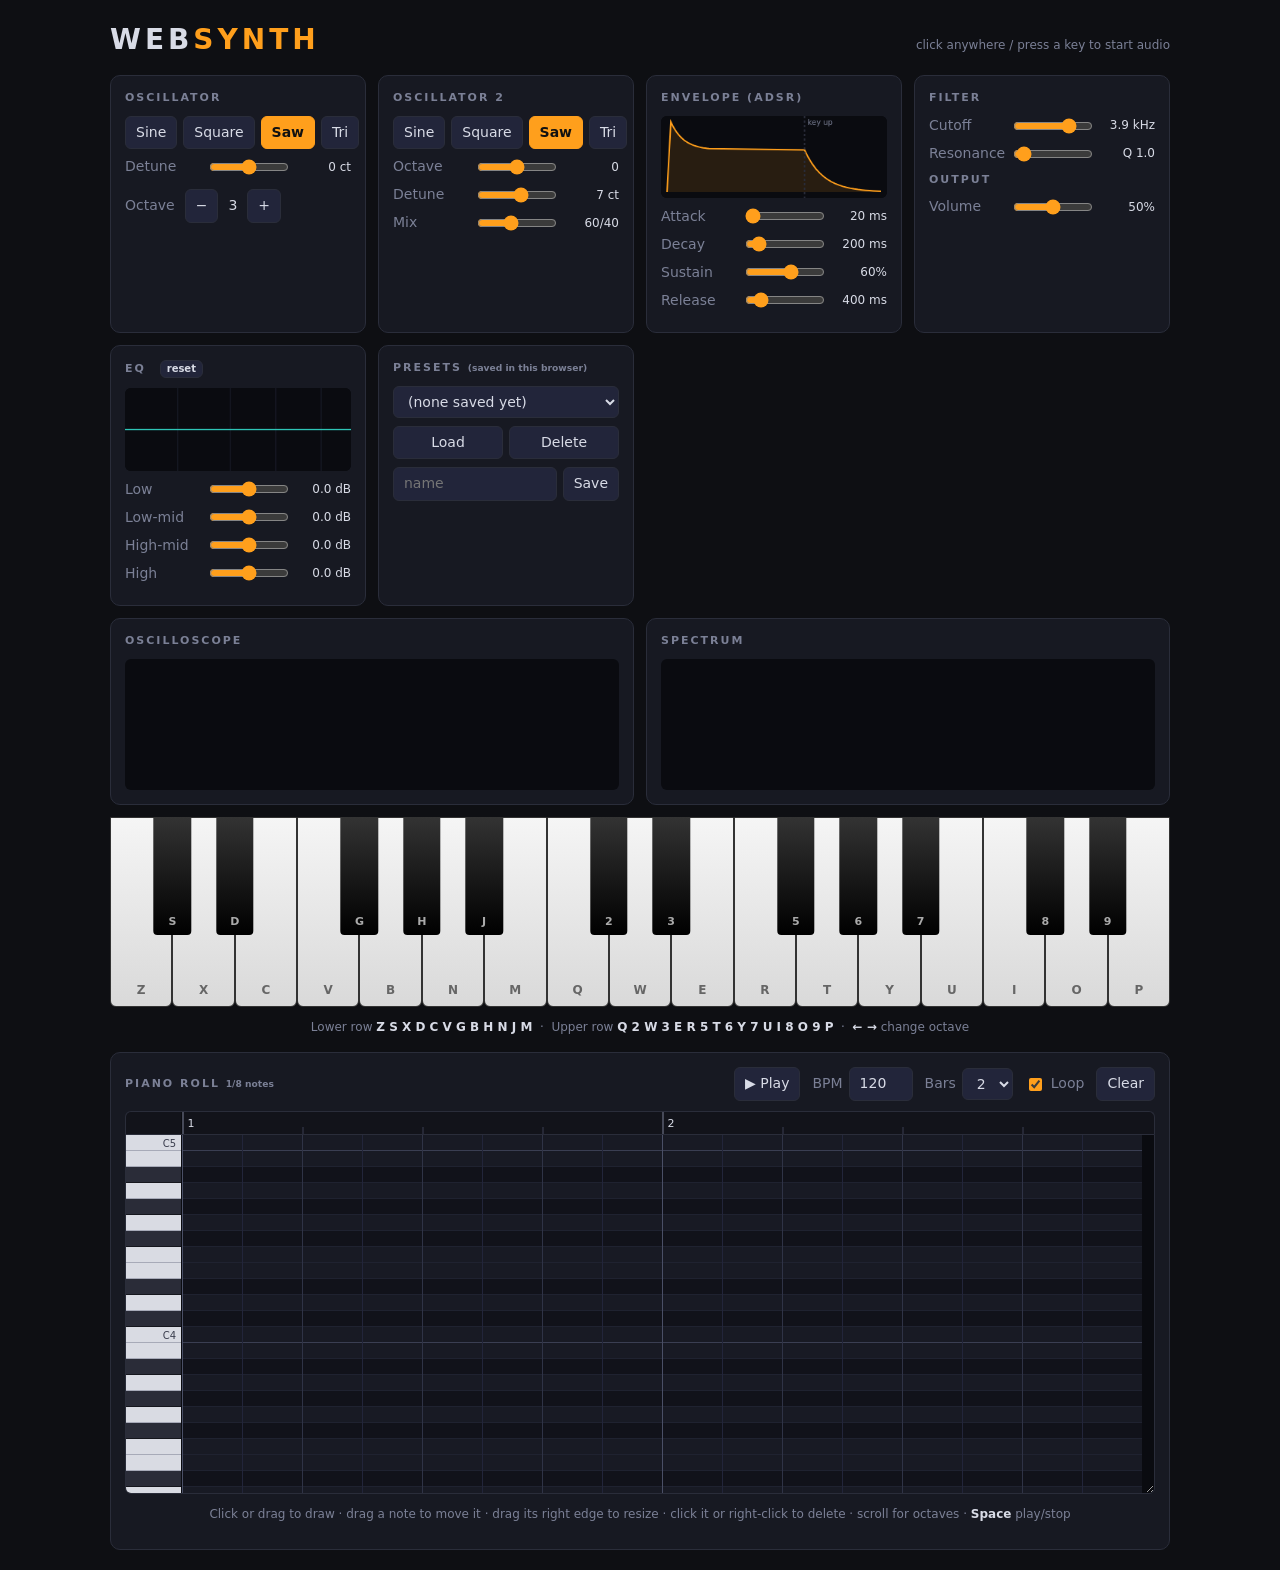
==== index.html @ bae14cae "reorg" ====
<!doctype html>
<html lang="en">
<head>
  <meta charset="utf-8">
  <meta name="viewport" content="width=device-width, initial-scale=1">
  <title>Web Synth</title>
  <link rel="stylesheet" href="style.css">
</head>
<body>
  <header>
    <h1>WEB<span>SYNTH</span></h1>
    <div class="status" id="status">click anywhere / press a key to start audio</div>
  </header>

  <main>
    <section class="panel">
      <h2>Oscillator</h2>
      <div class="waves" id="waves1">
        <button data-wave="sine">Sine</button>
        <button data-wave="square">Square</button>
        <button data-wave="sawtooth" class="active">Saw</button>
        <button data-wave="triangle">Tri</button>
      </div>
      <label>Detune <input type="range" id="detune" min="-50" max="50" step="1" value="0"><output></output></label>
      <div class="octave">
        Octave
        <button id="oct-down">−</button>
        <span id="oct-val">3</span>
        <button id="oct-up">+</button>
      </div>
    </section>

    <section class="panel">
      <h2>Oscillator 2</h2>
      <div class="waves" id="waves2">
        <button data-wave="sine">Sine</button>
        <button data-wave="square">Square</button>
        <button data-wave="sawtooth" class="active">Saw</button>
        <button data-wave="triangle">Tri</button>
      </div>
      <label>Octave <input type="range" id="oct2" min="-2" max="2" step="1" value="0"><output></output></label>
      <label>Detune <input type="range" id="detune2" min="-50" max="50" step="1" value="7"><output></output></label>
      <label>Mix <input type="range" id="mix" min="0" max="1" step="0.01" value="0.4"><output></output></label>
    </section>

    <section class="panel">
      <h2>Envelope (ADSR)</h2>
      <canvas id="env" width="300" height="110"></canvas>
      <label>Attack  <input type="range" id="attack"  min="0.005" max="2" step="0.005" value="0.02"><output></output></label>
      <label>Decay   <input type="range" id="decay"   min="0.005" max="2" step="0.005" value="0.2"><output></output></label>
      <label>Sustain <input type="range" id="sustain" min="0" max="1" step="0.01" value="0.6"><output></output></label>
      <label>Release <input type="range" id="release" min="0.01" max="3" step="0.01" value="0.4"><output></output></label>
    </section>

    <section class="panel">
      <h2>Filter</h2>
      <label>Cutoff <input type="range" id="cutoff" min="0" max="1" step="0.001" value="0.75"><output></output></label>
      <label>Resonance <input type="range" id="resonance" min="0.1" max="20" step="0.1" value="1"><output></output></label>
      <h2>Output</h2>
      <label>Volume <input type="range" id="volume" min="0" max="1" step="0.01" value="0.5"><output></output></label>
    </section>

    <section class="panel">
      <h2>EQ <button id="eq-reset" class="mini">reset</button></h2>
      <canvas id="eqcurve" width="300" height="110"></canvas>
      <label>Low <input type="range" id="eq1" min="-12" max="12" step="0.5" value="0"><output></output></label>
      <label>Low-mid <input type="range" id="eq2" min="-12" max="12" step="0.5" value="0"><output></output></label>
      <label>High-mid <input type="range" id="eq3" min="-12" max="12" step="0.5" value="0"><output></output></label>
      <label>High <input type="range" id="eq4" min="-12" max="12" step="0.5" value="0"><output></output></label>
    </section>

    <section class="panel presets">
      <h2>Presets <small id="preset-where"></small></h2>
      <select id="preset-list"></select>
      <div class="row">
        <button id="preset-load">Load</button>
        <button id="preset-del">Delete</button>
      </div>
      <div class="row">
        <input type="text" id="preset-name" placeholder="name" maxlength="40">
        <button id="preset-save">Save</button>
      </div>
    </section>
  </main>

  <section class="visuals">
    <div class="vis"><h2>Oscilloscope</h2><canvas id="scope" width="600" height="160"></canvas></div>
    <div class="vis"><h2>Spectrum</h2><canvas id="spectrum" width="600" height="160"></canvas></div>
  </section>

  <section class="keyboard-wrap">
    <div id="keyboard"></div>
    <p class="hint">
      Lower row <b>Z S X D C V G B H N J M</b> &nbsp;·&nbsp;
      Upper row <b>Q 2 W 3 E R 5 T 6 Y 7 U I 8 O 9 P</b> &nbsp;·&nbsp;
      <b>← →</b> change octave
    </p>
  </section>

  <section class="roll-wrap">
    <div class="roll-head">
      <h2>Piano Roll <small>1/8 notes</small></h2>
      <div class="roll-ctl">
        <button id="roll-play" class="play">▶ Play</button>
        <label>BPM <input type="number" id="roll-bpm" min="40" max="240" step="1" value="120"></label>
        <label>Bars
          <select id="roll-bars">
            <option value="1">1</option>
            <option value="2" selected>2</option>
            <option value="4">4</option>
            <option value="8">8</option>
          </select>
        </label>
        <label><input type="checkbox" id="roll-loop" checked> Loop</label>
        <button id="roll-clear">Clear</button>
      </div>
    </div>
    <div class="roll-rulerrow">
      <div class="roll-corner"></div>
      <div class="roll-rulerclip"><canvas id="roll-ruler"></canvas></div>
    </div>
    <div id="roll-scroll" class="roll-scroll">
      <div class="roll-inner">
        <canvas id="roll-keys"></canvas>
        <div class="roll-gridwrap">
          <canvas id="roll-grid"></canvas>
          <div id="roll-playhead" class="roll-playhead"></div>
        </div>
      </div>
    </div>
    <p class="hint">
      Click or drag to draw · drag a note to move it · drag its right edge to resize ·
      click it or right-click to delete · scroll for octaves · <b>Space</b> play/stop
    </p>
  </section>

  <script src="synth.js"></script>
  <script src="pianoroll.js"></script>
</body>
</html>
---- style.css ----
:root {
  --bg: #0e0f13;
  --panel: #171922;
  --line: #2a2d3a;
  --text: #d8dbe6;
  --dim: #7b8096;
  --accent: #ff9f1c;
  --accent2: #2ec4b6;
}
* { box-sizing: border-box; }
body {
  margin: 0; padding: 20px;
  background: var(--bg); color: var(--text);
  font: 14px/1.4 system-ui, sans-serif;
  max-width: 1100px; margin-inline: auto;
}
header { display: flex; justify-content: space-between; align-items: baseline; margin-bottom: 16px; }
h1 { margin: 0; letter-spacing: 4px; font-weight: 800; }
h1 span { color: var(--accent); }
h2 { margin: 0 0 10px; font-size: 11px; text-transform: uppercase; letter-spacing: 2px; color: var(--dim); }
h2 small { text-transform: none; letter-spacing: 0; }
.status { color: var(--dim); font-size: 12px; }

main { display: grid; grid-template-columns: repeat(auto-fit, minmax(240px, 1fr)); gap: 12px; }
.panel, .vis { background: var(--panel); border: 1px solid var(--line); border-radius: 10px; padding: 14px; }

button.mini { padding: 1px 6px; font-size: 10px; margin-left: 8px; text-transform: none; letter-spacing: 0; vertical-align: middle; }
label { display: grid; grid-template-columns: 74px 1fr 56px; gap: 8px; align-items: center; margin: 8px 0; color: var(--dim); }
output { text-align: right; font-variant-numeric: tabular-nums; color: var(--text); font-size: 12px; }
input[type=range] { width: 100%; accent-color: var(--accent); }

button, select, input[type=text], input[type=number] {
  background: #22253a; color: var(--text); border: 1px solid var(--line);
  border-radius: 6px; padding: 6px 10px; font: inherit; cursor: pointer;
}
button:hover { border-color: var(--accent); }
button.active { background: var(--accent); color: #111; border-color: var(--accent); font-weight: 600; }
.waves { display: flex; gap: 6px; margin-bottom: 8px; }
.octave { display: flex; gap: 10px; align-items: center; margin-top: 12px; color: var(--dim); }
#oct-val { color: var(--text); min-width: 1ch; text-align: center; }
.presets select, .presets input { width: 100%; }
.row { display: flex; gap: 6px; margin-top: 8px; }
.row button { flex: 1; }

canvas { width: 100%; height: auto; display: block; background: #0a0b10; border-radius: 6px; }

.visuals { display: grid; grid-template-columns: 1fr 1fr; gap: 12px; margin: 12px 0; }
@media (max-width: 700px) { .visuals { grid-template-columns: 1fr; } }

.keyboard-wrap { margin-top: 12px; }
#keyboard { position: relative; height: 190px; display: flex; user-select: none; touch-action: none; }
.key.white {
  flex: 1; background: linear-gradient(#f5f5f5, #d9d9d9); border: 1px solid #333;
  border-radius: 0 0 6px 6px; position: relative; display: flex; align-items: flex-end;
  justify-content: center; padding-bottom: 8px; color: #666; font-size: 12px; font-weight: 600;
}
.key.black {
  position: absolute; top: 0; height: 62%; background: linear-gradient(#333, #000);
  border-radius: 0 0 4px 4px; transform: translateX(-50%); z-index: 2;
  display: flex; align-items: flex-end; justify-content: center; padding-bottom: 6px;
  color: #aaa; font-size: 11px; font-weight: 600;
}
.key.white.down { background: linear-gradient(var(--accent), #ffbf69); color: #111; }
.key.black.down { background: linear-gradient(var(--accent2), #1b8a80); color: #111; }
.hint { color: var(--dim); font-size: 12px; text-align: center; }
.hint b { color: var(--text); }

/* ---------- Piano roll ---------- */
.roll-wrap { margin-top: 16px; background: var(--panel); border: 1px solid var(--line); border-radius: 10px; padding: 14px; }
.roll-head { display: flex; flex-wrap: wrap; gap: 12px; justify-content: space-between; align-items: center; margin-bottom: 10px; }
.roll-head h2 { margin: 0; }
.roll-ctl { display: flex; flex-wrap: wrap; gap: 12px; align-items: center; color: var(--dim); }
.roll-ctl label { display: flex; grid-template-columns: none; align-items: center; gap: 6px; margin: 0; }
.roll-ctl input[type=number] { width: 64px; }
.roll-ctl input[type=checkbox] { accent-color: var(--accent); }
button.play.on { background: var(--accent2); color: #111; border-color: var(--accent2); font-weight: 600; }

.roll-rulerrow { display: flex; background: #12131a; border: 1px solid var(--line); border-bottom: 0; border-radius: 6px 6px 0 0; overflow: hidden; }
.roll-corner { width: 56px; flex: none; border-right: 1px solid #0a0b10; }
.roll-rulerclip { flex: 1; overflow: hidden; }
.roll-wrap canvas { width: auto; height: auto; border-radius: 0; background: none; }   /* undo the global responsive-canvas rule */
#roll-ruler { display: block; }

.roll-scroll { height: 360px; min-height: 140px; max-height: 85vh; overflow: auto; resize: vertical;
  border: 1px solid var(--line); border-radius: 0 0 6px 6px; background: #0a0b10; }
.roll-inner { display: flex; width: max-content; }
#roll-keys { position: sticky; left: 0; z-index: 3; flex: none; }
.roll-gridwrap { position: relative; flex: none; }
#roll-grid { cursor: crosshair; touch-action: none; }
.roll-playhead { position: absolute; top: 0; bottom: 0; left: 0; width: 2px; background: #fff; opacity: .85;
  pointer-events: none; display: none; box-shadow: 0 0 6px rgba(255,255,255,.6); }
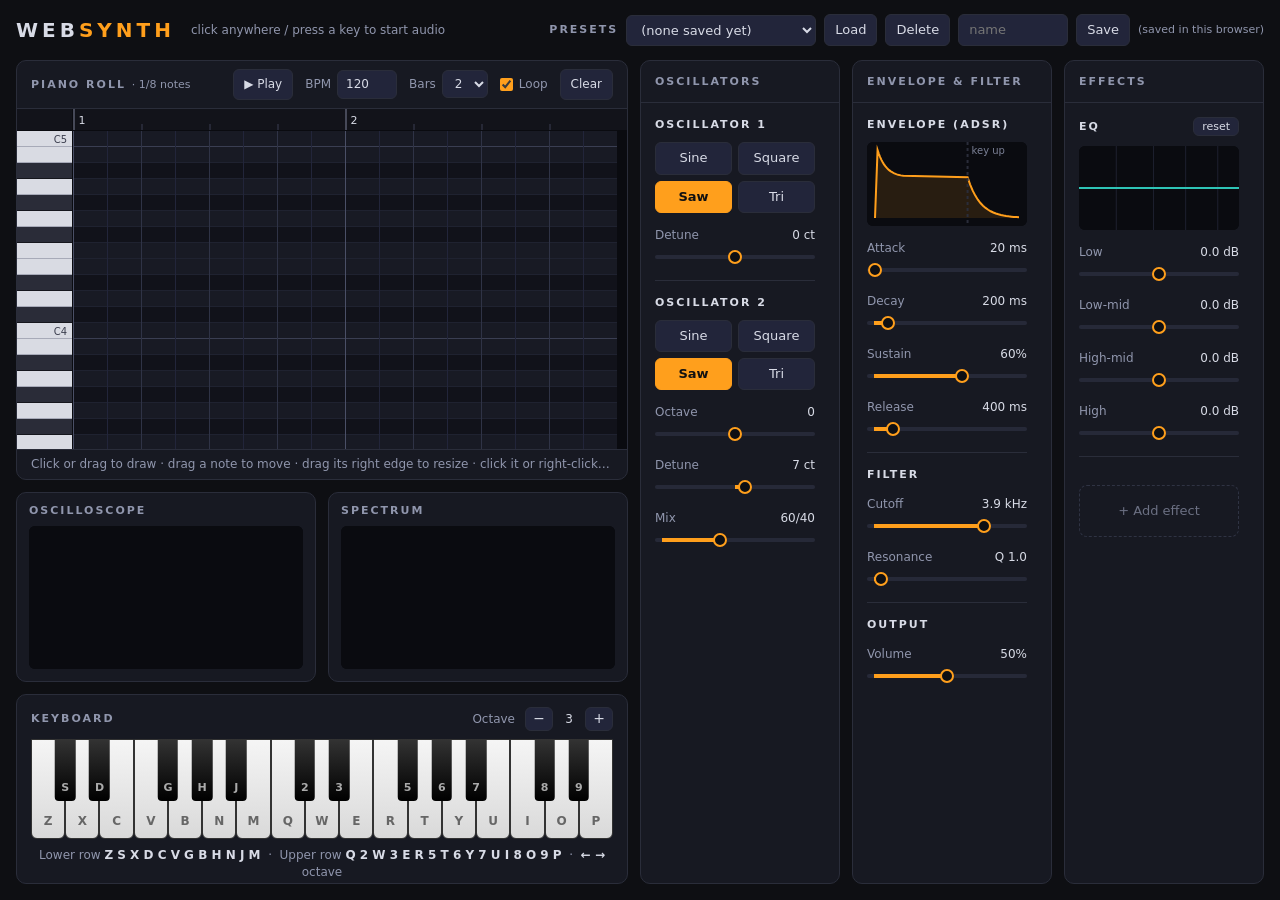
==== commit 80a5528c: "Better layyout , improved slider behaviour - double click to reset" ====
--- a/index.html
+++ b/index.html
@@ -7,132 +7,169 @@
   <link rel="stylesheet" href="style.css">
 </head>
 <body>
-  <header>
+<div class="app">
+
+  <header class="top">
     <h1>WEB<span>SYNTH</span></h1>
     <div class="status" id="status">click anywhere / press a key to start audio</div>
+    <div class="spacer"></div>
+    <div class="presets">
+      <span class="eyebrow">Presets</span>
+      <select id="preset-list" aria-label="Preset"></select>
+      <button id="preset-load">Load</button>
+      <button id="preset-del">Delete</button>
+      <input type="text" id="preset-name" placeholder="name" maxlength="40" aria-label="Name for a new preset">
+      <button id="preset-save">Save</button>
+      <small id="preset-where"></small>
+    </div>
   </header>
 
-  <main>
-    <section class="panel">
-      <h2>Oscillator</h2>
-      <div class="waves" id="waves1">
-        <button data-wave="sine">Sine</button>
-        <button data-wave="square">Square</button>
-        <button data-wave="sawtooth" class="active">Saw</button>
-        <button data-wave="triangle">Tri</button>
+  <div class="layout">
+
+    <!-- ===== Left: piano roll, visuals, keyboard ===== -->
+    <div class="left">
+
+      <section class="window roll-wrap" aria-label="Piano roll">
+        <div class="roll-head">
+          <h2 class="eyebrow">Piano roll <span>· 1/8 notes</span></h2>
+          <div class="roll-ctl">
+            <button id="roll-play" class="play">▶ Play</button>
+            <label>BPM <input type="number" id="roll-bpm" min="40" max="240" step="1" value="120"></label>
+            <label>Bars
+              <select id="roll-bars">
+                <option value="1">1</option>
+                <option value="2" selected>2</option>
+                <option value="4">4</option>
+                <option value="8">8</option>
+              </select>
+            </label>
+            <label><input type="checkbox" id="roll-loop" checked> Loop</label>
+            <button id="roll-clear">Clear</button>
+          </div>
+        </div>
+        <div class="roll-rulerrow">
+          <div class="roll-corner"></div>
+          <div class="roll-rulerclip"><canvas id="roll-ruler"></canvas></div>
+        </div>
+        <div id="roll-scroll" class="roll-scroll">
+          <div class="roll-inner">
+            <canvas id="roll-keys"></canvas>
+            <div class="roll-gridwrap">
+              <canvas id="roll-grid"></canvas>
+              <div id="roll-playhead" class="roll-playhead"></div>
+            </div>
+          </div>
+        </div>
+        <p class="hint">
+          Click or drag to draw · drag a note to move · drag its right edge to resize ·
+          click it or right-click to delete · scroll for octaves · <b>Space</b> play/stop
+        </p>
+      </section>
+
+      <div class="vis-row">
+        <section class="vis" aria-label="Oscilloscope">
+          <h2 class="eyebrow">Oscilloscope</h2>
+          <div class="cv"><canvas id="scope" data-fit></canvas></div>
+        </section>
+        <section class="vis" aria-label="Spectrum">
+          <h2 class="eyebrow">Spectrum</h2>
+          <div class="cv"><canvas id="spectrum" data-fit></canvas></div>
+        </section>
       </div>
-      <label>Detune <input type="range" id="detune" min="-50" max="50" step="1" value="0"><output></output></label>
-      <div class="octave">
-        Octave
-        <button id="oct-down">−</button>
-        <span id="oct-val">3</span>
-        <button id="oct-up">+</button>
+
+      <section class="window keys-wrap" aria-label="Keyboard">
+        <div class="keys-head">
+          <h2 class="eyebrow">Keyboard</h2>
+          <div class="octave">
+            Octave
+            <button id="oct-down" aria-label="Octave down">−</button>
+            <span id="oct-val">3</span>
+            <button id="oct-up" aria-label="Octave up">+</button>
+          </div>
+        </div>
+        <div id="keyboard"></div>
+        <p class="hint">
+          Lower row <b>Z S X D C V G B H N J M</b> &nbsp;·&nbsp;
+          Upper row <b>Q 2 W 3 E R 5 T 6 Y 7 U I 8 O 9 P</b> &nbsp;·&nbsp;
+          <b>← →</b> octave
+        </p>
+      </section>
+    </div>
+
+    <!-- ===== Window: Oscillators ===== -->
+    <section class="window col" aria-label="Oscillators">
+      <h2 class="wt eyebrow">Oscillators</h2>
+      <div class="wbody">
+        <div class="group">
+          <h3>Oscillator 1</h3>
+          <div class="waves" id="waves1">
+            <button data-wave="sine">Sine</button>
+            <button data-wave="square">Square</button>
+            <button data-wave="sawtooth" class="active">Saw</button>
+            <button data-wave="triangle">Tri</button>
+          </div>
+          <label class="ctl"><span>Detune</span><output></output><input class="sl" type="range" id="detune" min="-50" max="50" step="1" value="0"></label>
+        </div>
+        <div class="group">
+          <h3>Oscillator 2</h3>
+          <div class="waves" id="waves2">
+            <button data-wave="sine">Sine</button>
+            <button data-wave="square">Square</button>
+            <button data-wave="sawtooth" class="active">Saw</button>
+            <button data-wave="triangle">Tri</button>
+          </div>
+          <label class="ctl"><span>Octave</span><output></output><input class="sl" type="range" id="oct2" min="-2" max="2" step="1" value="0"></label>
+          <label class="ctl"><span>Detune</span><output></output><input class="sl" type="range" id="detune2" min="-50" max="50" step="1" value="7"></label>
+          <label class="ctl"><span>Mix</span><output></output><input class="sl" type="range" id="mix" min="0" max="1" step="0.01" value="0.4"></label>
+        </div>
       </div>
     </section>
 
-    <section class="panel">
-      <h2>Oscillator 2</h2>
-      <div class="waves" id="waves2">
-        <button data-wave="sine">Sine</button>
-        <button data-wave="square">Square</button>
-        <button data-wave="sawtooth" class="active">Saw</button>
-        <button data-wave="triangle">Tri</button>
+    <!-- ===== Window: Envelope & filter ===== -->
+    <section class="window col" aria-label="Envelope and filter">
+      <h2 class="wt eyebrow">Envelope &amp; filter</h2>
+      <div class="wbody">
+        <div class="group">
+          <h3>Envelope (ADSR)</h3>
+          <div class="cv fixed"><canvas id="env" data-fit></canvas></div>
+          <label class="ctl"><span>Attack</span><output></output><input class="sl" type="range" id="attack" min="0.005" max="2" step="0.005" value="0.02"></label>
+          <label class="ctl"><span>Decay</span><output></output><input class="sl" type="range" id="decay" min="0.005" max="2" step="0.005" value="0.2"></label>
+          <label class="ctl"><span>Sustain</span><output></output><input class="sl" type="range" id="sustain" min="0" max="1" step="0.01" value="0.6"></label>
+          <label class="ctl"><span>Release</span><output></output><input class="sl" type="range" id="release" min="0.01" max="3" step="0.01" value="0.4"></label>
+        </div>
+        <div class="group">
+          <h3>Filter</h3>
+          <label class="ctl"><span>Cutoff</span><output></output><input class="sl" type="range" id="cutoff" min="0" max="1" step="0.001" value="0.75"></label>
+          <label class="ctl"><span>Resonance</span><output></output><input class="sl" type="range" id="resonance" min="0.1" max="20" step="0.1" value="1"></label>
+        </div>
+        <div class="group">
+          <h3>Output</h3>
+          <label class="ctl"><span>Volume</span><output></output><input class="sl" type="range" id="volume" min="0" max="1" step="0.01" value="0.5"></label>
+        </div>
       </div>
-      <label>Octave <input type="range" id="oct2" min="-2" max="2" step="1" value="0"><output></output></label>
-      <label>Detune <input type="range" id="detune2" min="-50" max="50" step="1" value="7"><output></output></label>
-      <label>Mix <input type="range" id="mix" min="0" max="1" step="0.01" value="0.4"><output></output></label>
     </section>
 
-    <section class="panel">
-      <h2>Envelope (ADSR)</h2>
-      <canvas id="env" width="300" height="110"></canvas>
-      <label>Attack  <input type="range" id="attack"  min="0.005" max="2" step="0.005" value="0.02"><output></output></label>
-      <label>Decay   <input type="range" id="decay"   min="0.005" max="2" step="0.005" value="0.2"><output></output></label>
-      <label>Sustain <input type="range" id="sustain" min="0" max="1" step="0.01" value="0.6"><output></output></label>
-      <label>Release <input type="range" id="release" min="0.01" max="3" step="0.01" value="0.4"><output></output></label>
+    <!-- ===== Window: Effects (starts with EQ; more later) ===== -->
+    <section class="window col" aria-label="Effects">
+      <h2 class="wt eyebrow">Effects</h2>
+      <div class="wbody">
+        <div class="group">
+          <div class="group-head">
+            <h3>EQ</h3>
+            <button id="eq-reset" class="mini">reset</button>
+          </div>
+          <div class="cv fixed"><canvas id="eqcurve" data-fit></canvas></div>
+          <label class="ctl"><span>Low</span><output></output><input class="sl" type="range" id="eq1" min="-12" max="12" step="0.5" value="0"></label>
+          <label class="ctl"><span>Low-mid</span><output></output><input class="sl" type="range" id="eq2" min="-12" max="12" step="0.5" value="0"></label>
+          <label class="ctl"><span>High-mid</span><output></output><input class="sl" type="range" id="eq3" min="-12" max="12" step="0.5" value="0"></label>
+          <label class="ctl"><span>High</span><output></output><input class="sl" type="range" id="eq4" min="-12" max="12" step="0.5" value="0"></label>
+        </div>
+        <button class="add-fx" disabled title="More effects are coming">+ Add effect</button>
+      </div>
     </section>
 
-    <section class="panel">
-      <h2>Filter</h2>
-      <label>Cutoff <input type="range" id="cutoff" min="0" max="1" step="0.001" value="0.75"><output></output></label>
-      <label>Resonance <input type="range" id="resonance" min="0.1" max="20" step="0.1" value="1"><output></output></label>
-      <h2>Output</h2>
-      <label>Volume <input type="range" id="volume" min="0" max="1" step="0.01" value="0.5"><output></output></label>
-    </section>
-
-    <section class="panel">
-      <h2>EQ <button id="eq-reset" class="mini">reset</button></h2>
-      <canvas id="eqcurve" width="300" height="110"></canvas>
-      <label>Low <input type="range" id="eq1" min="-12" max="12" step="0.5" value="0"><output></output></label>
-      <label>Low-mid <input type="range" id="eq2" min="-12" max="12" step="0.5" value="0"><output></output></label>
-      <label>High-mid <input type="range" id="eq3" min="-12" max="12" step="0.5" value="0"><output></output></label>
-      <label>High <input type="range" id="eq4" min="-12" max="12" step="0.5" value="0"><output></output></label>
-    </section>
-
-    <section class="panel presets">
-      <h2>Presets <small id="preset-where"></small></h2>
-      <select id="preset-list"></select>
-      <div class="row">
-        <button id="preset-load">Load</button>
-        <button id="preset-del">Delete</button>
-      </div>
-      <div class="row">
-        <input type="text" id="preset-name" placeholder="name" maxlength="40">
-        <button id="preset-save">Save</button>
-      </div>
-    </section>
-  </main>
-
-  <section class="visuals">
-    <div class="vis"><h2>Oscilloscope</h2><canvas id="scope" width="600" height="160"></canvas></div>
-    <div class="vis"><h2>Spectrum</h2><canvas id="spectrum" width="600" height="160"></canvas></div>
-  </section>
-
-  <section class="keyboard-wrap">
-    <div id="keyboard"></div>
-    <p class="hint">
-      Lower row <b>Z S X D C V G B H N J M</b> &nbsp;·&nbsp;
-      Upper row <b>Q 2 W 3 E R 5 T 6 Y 7 U I 8 O 9 P</b> &nbsp;·&nbsp;
-      <b>← →</b> change octave
-    </p>
-  </section>
-
-  <section class="roll-wrap">
-    <div class="roll-head">
-      <h2>Piano Roll <small>1/8 notes</small></h2>
-      <div class="roll-ctl">
-        <button id="roll-play" class="play">▶ Play</button>
-        <label>BPM <input type="number" id="roll-bpm" min="40" max="240" step="1" value="120"></label>
-        <label>Bars
-          <select id="roll-bars">
-            <option value="1">1</option>
-            <option value="2" selected>2</option>
-            <option value="4">4</option>
-            <option value="8">8</option>
-          </select>
-        </label>
-        <label><input type="checkbox" id="roll-loop" checked> Loop</label>
-        <button id="roll-clear">Clear</button>
-      </div>
-    </div>
-    <div class="roll-rulerrow">
-      <div class="roll-corner"></div>
-      <div class="roll-rulerclip"><canvas id="roll-ruler"></canvas></div>
-    </div>
-    <div id="roll-scroll" class="roll-scroll">
-      <div class="roll-inner">
-        <canvas id="roll-keys"></canvas>
-        <div class="roll-gridwrap">
-          <canvas id="roll-grid"></canvas>
-          <div id="roll-playhead" class="roll-playhead"></div>
-        </div>
-      </div>
-    </div>
-    <p class="hint">
-      Click or drag to draw · drag a note to move it · drag its right edge to resize ·
-      click it or right-click to delete · scroll for octaves · <b>Space</b> play/stop
-    </p>
-  </section>
+  </div>
+</div>
 
   <script src="synth.js"></script>
   <script src="pianoroll.js"></script>
--- a/style.css
+++ b/style.css
@@ -3,52 +3,114 @@
   --panel: #171922;
   --line: #2a2d3a;
   --text: #d8dbe6;
-  --dim: #7b8096;
+  --dim: #9096ad;
   --accent: #ff9f1c;
   --accent2: #2ec4b6;
+  --track: #262938;
 }
 * { box-sizing: border-box; }
+html, body { height: 100%; }
 body {
-  margin: 0; padding: 20px;
-  background: var(--bg); color: var(--text);
-  font: 14px/1.4 system-ui, sans-serif;
-  max-width: 1100px; margin-inline: auto;
+  margin: 0; background: var(--bg); color: var(--text);
+  font: 13px/1.4 system-ui, -apple-system, "Segoe UI", sans-serif;
 }
-header { display: flex; justify-content: space-between; align-items: baseline; margin-bottom: 16px; }
-h1 { margin: 0; letter-spacing: 4px; font-weight: 800; }
+:focus-visible { outline: 2px solid #ffbf69; outline-offset: 2px; }
+
+/* ---------- Page frame: header + one screen-high layout ---------- */
+.app { height: 100vh; height: 100dvh; min-height: 680px; display: flex; flex-direction: column; padding: 0 16px 16px; }
+.top { height: 60px; flex: none; display: flex; align-items: center; gap: 16px; }
+h1 { margin: 0; font-size: 20px; font-weight: 800; letter-spacing: 4px; }
 h1 span { color: var(--accent); }
-h2 { margin: 0 0 10px; font-size: 11px; text-transform: uppercase; letter-spacing: 2px; color: var(--dim); }
-h2 small { text-transform: none; letter-spacing: 0; }
 .status { color: var(--dim); font-size: 12px; }
+.spacer { flex: 1; }
+.eyebrow { margin: 0; font-size: 11px; font-weight: 600; text-transform: uppercase; letter-spacing: 2px; color: var(--dim); }
+.eyebrow span { text-transform: none; letter-spacing: 0; font-weight: 400; }
 
-main { display: grid; grid-template-columns: repeat(auto-fit, minmax(240px, 1fr)); gap: 12px; }
-.panel, .vis { background: var(--panel); border: 1px solid var(--line); border-radius: 10px; padding: 14px; }
+.presets { display: flex; align-items: center; gap: 8px; }
+.presets select { width: 190px; }
+.presets input[type=text] { width: 110px; }
+.presets small { color: var(--dim); font-size: 11px; }
 
-button.mini { padding: 1px 6px; font-size: 10px; margin-left: 8px; text-transform: none; letter-spacing: 0; vertical-align: middle; }
-label { display: grid; grid-template-columns: 74px 1fr 56px; gap: 8px; align-items: center; margin: 8px 0; color: var(--dim); }
-output { text-align: right; font-variant-numeric: tabular-nums; color: var(--text); font-size: 12px; }
-input[type=range] { width: 100%; accent-color: var(--accent); }
+.layout {
+  flex: 1; min-height: 0; display: grid; gap: 12px;
+  grid-template-columns: minmax(0, 1fr) repeat(3, clamp(200px, 15.5vw, 260px));
+}
+.left { display: flex; flex-direction: column; gap: 12px; min-height: 0; min-width: 0; }
 
+/* ---------- Windows ---------- */
+.window { background: var(--panel); border: 1px solid var(--line); border-radius: 10px; display: flex; flex-direction: column; min-height: 0; min-width: 0; overflow: hidden; }
+.wt { height: 42px; flex: none; display: flex; align-items: center; padding: 0 14px; border-bottom: 1px solid var(--line); }
+.wbody { flex: 1; min-height: 0; overflow-y: auto; scrollbar-gutter: stable; scrollbar-width: thin; scrollbar-color: #3a3e52 #12131a; padding: 14px; }
+.group { padding-bottom: 14px; margin-bottom: 14px; border-bottom: 1px solid var(--line); }
+.group:last-child { padding-bottom: 0; margin-bottom: 0; border-bottom: 0; }
+.group-head { display: flex; align-items: center; justify-content: space-between; margin-bottom: 10px; }
+h3 { margin: 0 0 10px; font-size: 11px; font-weight: 600; text-transform: uppercase; letter-spacing: 2px; color: var(--text); }
+.group-head h3 { margin: 0; }
+.add-fx { width: 100%; margin-top: 14px; background: transparent; color: var(--dim); border: 1px dashed #3a3e52; border-radius: 8px; padding: 16px 10px; }
+
+/* ---------- Buttons, selects, inputs ---------- */
 button, select, input[type=text], input[type=number] {
   background: #22253a; color: var(--text); border: 1px solid var(--line);
   border-radius: 6px; padding: 6px 10px; font: inherit; cursor: pointer;
 }
-button:hover { border-color: var(--accent); }
+button:hover:not(:disabled) { border-color: var(--accent); }
+button:disabled { cursor: default; opacity: .7; }
 button.active { background: var(--accent); color: #111; border-color: var(--accent); font-weight: 600; }
-.waves { display: flex; gap: 6px; margin-bottom: 8px; }
-.octave { display: flex; gap: 10px; align-items: center; margin-top: 12px; color: var(--dim); }
-#oct-val { color: var(--text); min-width: 1ch; text-align: center; }
-.presets select, .presets input { width: 100%; }
-.row { display: flex; gap: 6px; margin-top: 8px; }
-.row button { flex: 1; }
+button.mini { padding: 1px 8px; font-size: 11px; }
+.waves { display: grid; grid-template-columns: repeat(2, minmax(0, 1fr)); gap: 6px; }
 
-canvas { width: 100%; height: auto; display: block; background: #0a0b10; border-radius: 6px; }
+/* ---------- Sliders ---------- */
+.ctl { display: grid; grid-template-columns: 1fr auto; row-gap: 4px; margin: 14px 0 0; color: var(--dim); font-size: 12px; user-select: none; }
+.ctl input { grid-column: 1 / -1; }
+.ctl output { text-align: right; font-variant-numeric: tabular-nums; color: var(--text); }
 
-.visuals { display: grid; grid-template-columns: 1fr 1fr; gap: 12px; margin: 12px 0; }
-@media (max-width: 700px) { .visuals { grid-template-columns: 1fr; } }
+/* --lo / --hi (0..1) are set by synth.js: the orange fill runs from the left edge,
+   or from the centre for +/- sliders. 7px = half the thumb, so the fill meets the thumb's centre. */
+input[type=range].sl {
+  --lo: 0; --hi: 0;
+  --a: calc(7px + (100% - 14px) * var(--lo));
+  --b: calc(7px + (100% - 14px) * var(--hi));
+  -webkit-appearance: none; appearance: none;
+  display: block; width: 100%; height: 18px; margin: 0; padding: 0; background: transparent; border: 0; cursor: pointer;
+}
+input[type=range].sl:focus { outline: none; }
+input[type=range].sl::-webkit-slider-runnable-track {
+  height: 4px; border-radius: 2px;
+  background: linear-gradient(to right, var(--track) 0 var(--a), var(--accent) var(--a) var(--b), var(--track) var(--b) 100%);
+}
+input[type=range].sl::-moz-range-track {
+  height: 4px; border-radius: 2px;
+  background: linear-gradient(to right, var(--track) 0 var(--a), var(--accent) var(--a) var(--b), var(--track) var(--b) 100%);
+}
+input[type=range].sl::-webkit-slider-thumb {
+  -webkit-appearance: none; box-sizing: border-box; width: 14px; height: 14px; margin-top: -5px;
+  border-radius: 50%; background: var(--bg); border: 2px solid var(--accent);
+  transition: box-shadow .12s, background .12s;
+}
+input[type=range].sl::-moz-range-thumb {
+  box-sizing: border-box; width: 14px; height: 14px; border-radius: 50%; background: var(--bg); border: 2px solid var(--accent);
+}
+input[type=range].sl:hover::-webkit-slider-thumb { box-shadow: 0 0 0 4px rgba(255,159,28,.18); }
+input[type=range].sl:active::-webkit-slider-thumb { background: var(--accent); box-shadow: 0 0 0 5px rgba(255,159,28,.28); }
+input[type=range].sl:focus-visible::-webkit-slider-thumb { box-shadow: 0 0 0 4px rgba(255,159,28,.4); }
+input[type=range].sl:hover::-moz-range-thumb { box-shadow: 0 0 0 4px rgba(255,159,28,.18); }
+input[type=range].sl:active::-moz-range-thumb { background: var(--accent); }
 
-.keyboard-wrap { margin-top: 12px; }
-#keyboard { position: relative; height: 190px; display: flex; user-select: none; touch-action: none; }
+/* ---------- Canvases that fill their box (sized by synth.js) ---------- */
+canvas { display: block; }
+.cv { position: relative; flex: 1; min-height: 0; background: #0a0b10; border-radius: 6px; overflow: hidden; }
+.cv.fixed { flex: none; height: 84px; }
+.cv canvas { position: absolute; inset: 0; width: 100%; height: 100%; }
+.vis-row { flex: 1 1 0; min-height: 110px; display: flex; gap: 12px; }
+.vis { flex: 1; min-width: 0; display: flex; flex-direction: column; gap: 8px; padding: 10px 12px 12px; background: var(--panel); border: 1px solid var(--line); border-radius: 10px; }
+
+/* ---------- Keyboard ---------- */
+.keys-wrap { flex: none; height: 190px; padding: 12px 14px; gap: 8px; }
+.keys-head { height: 24px; flex: none; display: flex; align-items: center; justify-content: space-between; }
+.octave { display: flex; gap: 10px; align-items: center; color: var(--dim); font-size: 12px; }
+.octave button { width: 28px; height: 24px; padding: 0; font-size: 14px; }
+#oct-val { color: var(--text); min-width: 12px; text-align: center; }
+#keyboard { position: relative; height: 100px; flex: none; display: flex; user-select: none; touch-action: none; }
 .key.white {
   flex: 1; background: linear-gradient(#f5f5f5, #d9d9d9); border: 1px solid #333;
   border-radius: 0 0 6px 6px; position: relative; display: flex; align-items: flex-end;
@@ -62,30 +124,45 @@
 }
 .key.white.down { background: linear-gradient(var(--accent), #ffbf69); color: #111; }
 .key.black.down { background: linear-gradient(var(--accent2), #1b8a80); color: #111; }
-.hint { color: var(--dim); font-size: 12px; text-align: center; }
+.hint { margin: 0; color: var(--dim); font-size: 12px; text-align: center; }
 .hint b { color: var(--text); }
 
 /* ---------- Piano roll ---------- */
-.roll-wrap { margin-top: 16px; background: var(--panel); border: 1px solid var(--line); border-radius: 10px; padding: 14px; }
-.roll-head { display: flex; flex-wrap: wrap; gap: 12px; justify-content: space-between; align-items: center; margin-bottom: 10px; }
-.roll-head h2 { margin: 0; }
-.roll-ctl { display: flex; flex-wrap: wrap; gap: 12px; align-items: center; color: var(--dim); }
-.roll-ctl label { display: flex; grid-template-columns: none; align-items: center; gap: 6px; margin: 0; }
-.roll-ctl input[type=number] { width: 64px; }
-.roll-ctl input[type=checkbox] { accent-color: var(--accent); }
+.roll-wrap { flex: 2.2 1 0; min-height: 270px; }
+.roll-head { height: 48px; flex: none; display: flex; align-items: center; justify-content: space-between; gap: 12px; padding: 0 14px; border-bottom: 1px solid var(--line); }
+.roll-ctl { display: flex; align-items: center; gap: 12px; color: var(--dim); font-size: 12px; }
+.roll-ctl label { display: flex; align-items: center; gap: 6px; }
+.roll-ctl input[type=number] { width: 60px; padding: 5px 8px; }
+.roll-ctl select { padding: 5px 8px; }
+.roll-ctl input[type=checkbox] { accent-color: var(--accent); margin: 0; }
 button.play.on { background: var(--accent2); color: #111; border-color: var(--accent2); font-weight: 600; }
 
-.roll-rulerrow { display: flex; background: #12131a; border: 1px solid var(--line); border-bottom: 0; border-radius: 6px 6px 0 0; overflow: hidden; }
+.roll-rulerrow { height: 22px; flex: none; display: flex; background: #12131a; border-bottom: 1px solid #0a0b10; overflow: hidden; }
 .roll-corner { width: 56px; flex: none; border-right: 1px solid #0a0b10; }
 .roll-rulerclip { flex: 1; overflow: hidden; }
-.roll-wrap canvas { width: auto; height: auto; border-radius: 0; background: none; }   /* undo the global responsive-canvas rule */
 #roll-ruler { display: block; }
 
-.roll-scroll { height: 360px; min-height: 140px; max-height: 85vh; overflow: auto; resize: vertical;
-  border: 1px solid var(--line); border-radius: 0 0 6px 6px; background: #0a0b10; }
+.roll-scroll { flex: 1; min-height: 0; overflow: auto; background: #0a0b10; scrollbar-width: thin; scrollbar-color: #3a3e52 #12131a; }
 .roll-inner { display: flex; width: max-content; }
 #roll-keys { position: sticky; left: 0; z-index: 3; flex: none; }
 .roll-gridwrap { position: relative; flex: none; }
 #roll-grid { cursor: crosshair; touch-action: none; }
 .roll-playhead { position: absolute; top: 0; bottom: 0; left: 0; width: 2px; background: #fff; opacity: .85;
-  pointer-events: none; display: none; box-shadow: 0 0 6px rgba(255,255,255,.6); }+  pointer-events: none; display: none; box-shadow: 0 0 6px rgba(255,255,255,.6); }
+.roll-wrap .hint { flex: none; padding: 6px 14px; border-top: 1px solid var(--line); text-align: left; white-space: nowrap; overflow: hidden; text-overflow: ellipsis; }
+
+/* ---------- Smaller screens: stack, let the page scroll ---------- */
+@media (max-width: 1100px) {
+  .app { height: auto; min-height: 0; }
+  .layout { grid-template-columns: repeat(3, minmax(0, 1fr)); }
+  .left { grid-column: 1 / -1; }
+  .roll-wrap { flex: none; height: 440px; }
+  .vis-row { flex: none; height: 170px; }
+  .col { height: 480px; }
+}
+@media (max-width: 760px) {
+  .top { height: auto; flex-wrap: wrap; padding: 12px 0; }
+  .presets { flex-wrap: wrap; }
+  .layout { grid-template-columns: 1fr; }
+  .roll-head { height: auto; flex-wrap: wrap; padding: 10px 14px; }
+}
